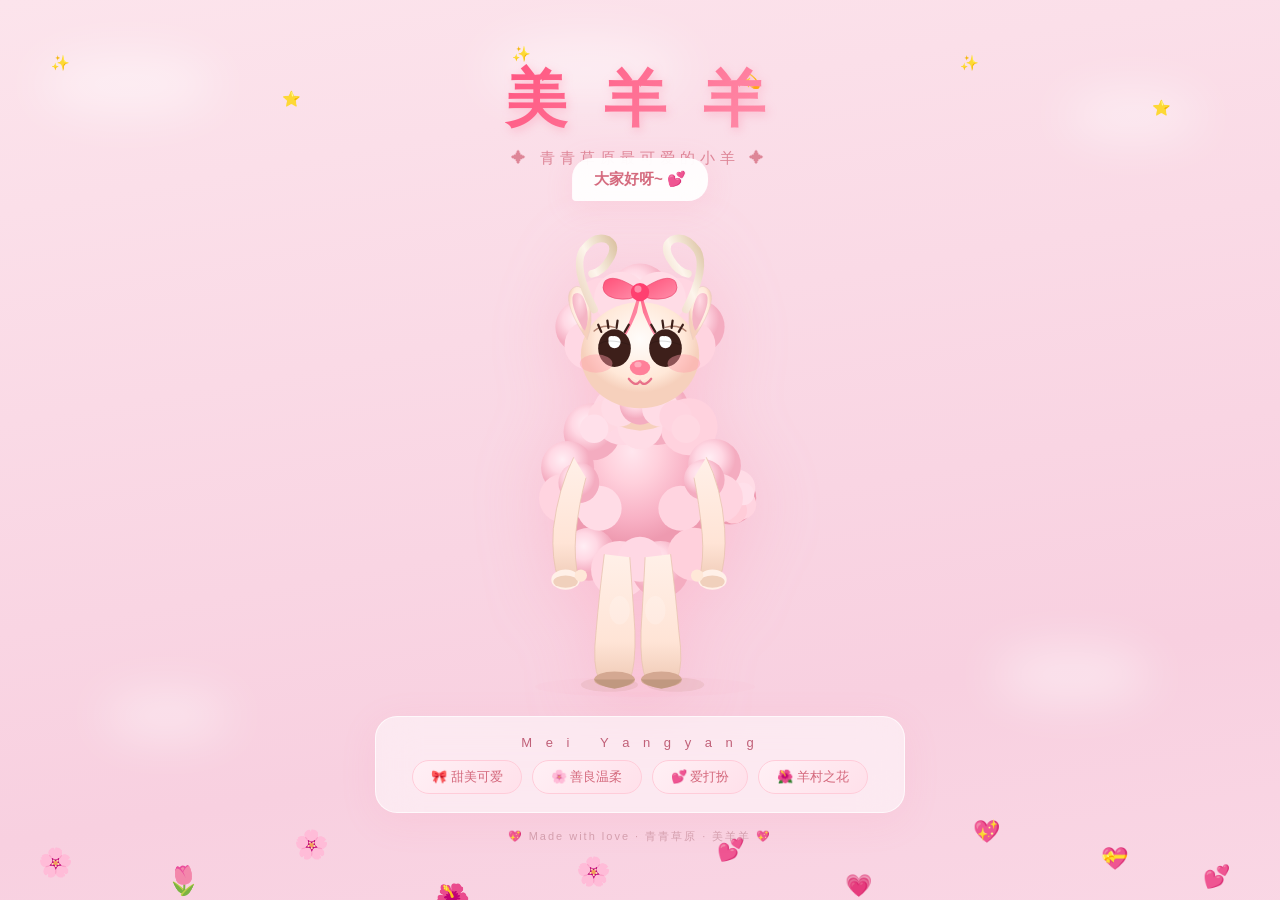
==== index.html @ 157b8c38 "Rename to index.html for clean Pages URL" ====
<!DOCTYPE html>
<html lang="zh-CN">
<head>
<meta charset="UTF-8">
<meta name="viewport" content="width=device-width, initial-scale=1.0">
<title>美羊羊 ~ Mei Yangyang</title>
<style>
    :root {
        --pink: #FF8FAB;
        --wool: #FFD0DC;
        --wool-light: #FFE0EA;
        --cream: #FFF5EE;
        --bow: #FF5580;
        --eye: #3D1F1A;
    }

    * { margin: 0; padding: 0; box-sizing: border-box; }

    body {
        width: 100vw;
        min-height: 100vh;
        display: flex;
        flex-direction: column;
        align-items: center;
        justify-content: center;
        background: linear-gradient(170deg, #FCE4EC 0%, #F8D0E0 25%, #FDE4EE 50%, #FAD6E2 75%, #FCE4EC 100%);
        background-size: 300% 300%;
        animation: bgShift 10s ease-in-out infinite;
        font-family: 'Microsoft YaHei', 'PingFang SC', 'Noto Sans SC', sans-serif;
        overflow-x: hidden;
        cursor: default;
        user-select: none;
        padding: 20px;
    }
    @keyframes bgShift {
        0%,100% { background-position: 0% 50%; }
        33% { background-position: 70% 100%; }
        66% { background-position: 30% 0%; }
    }

    /* ── Clouds ── */
    .clouds { position:fixed; inset:0; pointer-events:none; z-index:0; }
    .cloud {
        position:absolute; background:rgba(255,255,255,0.45); border-radius:50%; filter:blur(24px);
    }
    .cloud:nth-child(1){ width:180px; height:60px; top:6%; left:3%; animation:drift 18s ease-in-out infinite; }
    .cloud:nth-child(2){ width:140px; height:50px; top:10%; right:6%; animation:drift 22s ease-in-out infinite 3s; }
    .cloud:nth-child(3){ width:200px; height:65px; top:4%; left:38%; animation:drift 20s ease-in-out infinite 7s; }
    .cloud:nth-child(4){ width:130px; height:45px; bottom:18%; left:8%; animation:drift 25s ease-in-out infinite 2s; }
    .cloud:nth-child(5){ width:160px; height:55px; bottom:22%; right:10%; animation:drift 19s ease-in-out infinite 5s; }
    @keyframes drift {
        0%,100%{ transform:translateX(0); }
        25%{ transform:translateX(35px); }
        50%{ transform:translateX(-25px); }
        75%{ transform:translateX(20px); }
    }

    /* ── Floating items ── */
    .decorations { position:fixed; inset:0; pointer-events:none; z-index:0; }
    .float {
        position:absolute; animation-timing-function:ease-in-out; animation-iteration-count:infinite;
    }
    .float.f1 { animation-name:floatUp; font-size:28px; }
    .float.f2 { animation-name:floatUp; font-size:22px; }
    .float.f3 { animation-name:twinkle; font-size:15px; }

    .float:nth-child(1){ left:3%; animation-duration:7.5s; animation-delay:0s; }
    .float:nth-child(2){ left:13%; animation-duration:9s; animation-delay:0.7s; }
    .float:nth-child(3){ left:23%; animation-duration:7s; animation-delay:1.5s; }
    .float:nth-child(4){ left:34%; animation-duration:8.5s; animation-delay:2.2s; }
    .float:nth-child(5){ left:45%; animation-duration:7.8s; animation-delay:0.4s; }
    .float:nth-child(6){ left:56%; animation-duration:8.2s; animation-delay:1.3s; }
    .float:nth-child(7){ left:66%; animation-duration:9.5s; animation-delay:2.8s; }
    .float:nth-child(8){ left:76%; animation-duration:7.2s; animation-delay:1.8s; }
    .float:nth-child(9){ left:86%; animation-duration:8.8s; animation-delay:0.9s; }
    .float:nth-child(10){ left:94%; animation-duration:7.5s; animation-delay:3.2s; }
    .float:nth-child(11){ left:4%; top:6%; animation-duration:3s; animation-delay:0s; }
    .float:nth-child(12){ left:22%; top:10%; animation-duration:2.5s; animation-delay:0.6s; }
    .float:nth-child(13){ left:40%; top:5%; animation-duration:3.2s; animation-delay:1.2s; }
    .float:nth-child(14){ left:58%; top:8%; animation-duration:2.8s; animation-delay:0.3s; }
    .float:nth-child(15){ left:75%; top:6%; animation-duration:3.5s; animation-delay:1.5s; }
    .float:nth-child(16){ left:90%; top:11%; animation-duration:2.6s; animation-delay:0.9s; }

    @keyframes floatUp {
        0%{ transform:translateY(108vh) translateX(0) rotate(0deg); opacity:0; }
        10%{ opacity:1; }
        90%{ opacity:1; }
        100%{ transform:translateY(-12vh) translateX(60px) rotate(360deg); opacity:0; }
    }
    @keyframes twinkle {
        0%,100%{ transform:scale(0.7); opacity:0.25; }
        50%{ transform:scale(1.7); opacity:1; }
    }

    /* ── Main ── */
    .main-container {
        position:relative; z-index:1; display:flex; flex-direction:column; align-items:center; gap:14px;
    }
    .title {
        font-size:clamp(38px, 8vw, 62px); font-weight:900;
        background:linear-gradient(135deg, #FF5580, #FF8FAB, #FFB3C6, #FF5580);
        background-size:300% 300%;
        -webkit-background-clip:text; background-clip:text; -webkit-text-fill-color:transparent;
        animation:titleShine 4s ease-in-out infinite;
        letter-spacing:10px;
        filter:drop-shadow(2px 3px 5px rgba(255,85,128,0.25));
    }
    @keyframes titleShine {
        0%,100%{ background-position:0% 50%; }
        50%{ background-position:100% 50%; }
    }
    .subtitle {
        font-size:15px; color:#D4687C; letter-spacing:5px; font-weight:400; margin-top:-6px; opacity:0.75;
    }

    /* ── Sheep wrapper ── */
    .sheep-wrapper {
        position:relative;
        width:min(400px, 88vw);
        height:min(520px, 115vw);
        display:flex; align-items:center; justify-content:center;
        transition:transform 0.4s cubic-bezier(0.34,1.56,0.64,1);
        cursor:pointer;
        -webkit-tap-highlight-color:transparent;
    }
    .sheep-wrapper:hover { transform:scale(1.05); }
    .sheep-wrapper:active { transform:scale(0.96); }

    .sheep-svg {
        width:100%; height:100%;
        filter:drop-shadow(0 14px 32px rgba(255,143,171,0.28));
    }

    /* ── SVG animations ── */
    .sheep-svg .blink-group { animation:blink 3.5s ease-in-out infinite; transform-origin:center center; }
    @keyframes blink {
        0%,42%,56%,100%{ transform:scaleY(1); }
        49%{ transform:scaleY(0.05); }
    }

    .sheep-svg .arm-left-g {
        animation:waveL 2.6s ease-in-out infinite;
        transform-origin:140px 295px;
    }
    @keyframes waveL {
        0%,100%{ transform:rotate(0deg); }
        35%{ transform:rotate(18deg) translateY(-8px); }
        65%{ transform:rotate(-3deg); }
    }

    .sheep-svg .arm-right-g {
        animation:waveR 2.6s ease-in-out infinite 1.3s;
        transform-origin:250px 295px;
    }
    @keyframes waveR {
        0%,100%{ transform:rotate(0deg); }
        35%{ transform:rotate(-14deg) translateY(-5px); }
        70%{ transform:rotate(4deg); }
    }

    .sheep-svg .tail-g {
        animation:tailWag 1.6s ease-in-out infinite;
        transform-origin:270px 310px;
    }
    @keyframes tailWag {
        0%,100%{ transform:rotate(0deg); }
        25%{ transform:rotate(12deg); }
        75%{ transform:rotate(-12deg); }
    }

    .sheep-svg .bow-g {
        animation:bowBounce 2.8s ease-in-out infinite;
        transform-origin:195px 78px;
    }
    @keyframes bowBounce {
        0%,100%{ transform:translateY(0) rotate(0deg); }
        30%{ transform:translateY(-4px) rotate(3deg); }
        65%{ transform:translateY(0) rotate(-2deg); }
        85%{ transform:translateY(-2px) rotate(2deg); }
    }

    .sheep-svg .ear-l-g {
        animation:earFlopL 4s ease-in-out infinite;
        transform-origin:140px 130px;
    }
    @keyframes earFlopL {
        0%,100%{ transform:rotate(0deg); }
        45%{ transform:rotate(-6deg); }
        80%{ transform:rotate(4deg); }
    }
    .sheep-svg .ear-r-g {
        animation:earFlopR 4s ease-in-out infinite 0.6s;
        transform-origin:250px 130px;
    }
    @keyframes earFlopR {
        0%,100%{ transform:rotate(0deg); }
        45%{ transform:rotate(6deg); }
        80%{ transform:rotate(-4deg); }
    }

    .sheep-svg .body-g {
        animation:bodyBreathe 3s ease-in-out infinite;
        transform-origin:195px 310px;
    }
    @keyframes bodyBreathe {
        0%,100%{ transform:scaleY(1) scaleX(1); }
        50%{ transform:scaleY(1.03) scaleX(1.01); }
    }

    /* ── Speech bubble ── */
    .speech-bubble {
        position:absolute; top:-24px; left:50%; transform:translateX(-50%);
        background:rgba(255,255,255,0.92); backdrop-filter:blur(12px);
        border-radius:20px 20px 20px 4px; padding:12px 22px;
        font-size:15px; color:#D4687C; font-weight:600;
        box-shadow:0 6px 28px rgba(255,143,171,0.18);
        white-space:nowrap; z-index:10; opacity:0; pointer-events:none;
        animation:bubbleIn 0.5s ease-out 1.5s forwards;
    }
    @keyframes bubbleIn {
        0%{ opacity:0; transform:translateX(-50%) translateY(12px) scale(0.4); }
        100%{ opacity:1; transform:translateX(-50%) translateY(0) scale(1); }
    }

    /* ── Info card ── */
    .info-card {
        position:relative; z-index:2;
        background:rgba(255,255,255,0.52); backdrop-filter:blur(20px); -webkit-backdrop-filter:blur(20px);
        border-radius:22px; padding:18px 36px; text-align:center;
        box-shadow:0 8px 36px rgba(255,143,171,0.12);
        border:1.5px solid rgba(255,255,255,0.7);
        transition:all 0.35s ease;
    }
    .info-card:hover {
        box-shadow:0 14px 48px rgba(255,143,171,0.22); transform:translateY(-4px);
    }
    .info-card .name-en { font-size:13px; color:#C06078; letter-spacing:5px; font-weight:400; margin-bottom:10px; }
    .traits { display:flex; gap:10px; flex-wrap:wrap; justify-content:center; }
    .trait-tag {
        padding:7px 18px;
        background:linear-gradient(135deg, #FFF0F5, #FFE0EA);
        border:1px solid #FFCCD9; border-radius:20px;
        font-size:13px; color:#D4687C; font-weight:500;
        transition:all 0.25s ease; cursor:default;
    }
    .trait-tag:hover {
        background:linear-gradient(135deg, #FF8FAB, #FFB3C6);
        color:#fff; border-color:transparent;
        transform:scale(1.08);
        box-shadow:0 5px 18px rgba(255,143,171,0.35);
    }
    .footer-note {
        position:relative; z-index:1; font-size:11px; color:#D4A0AE; letter-spacing:2px; margin-top:2px;
    }

    /* ── Heart burst ── */
    .burst {
        position:fixed; pointer-events:none; z-index:999; font-size:22px;
        animation:burstOut 1.3s ease-out forwards;
    }
    @keyframes burstOut {
        0%{ transform:translate(0,0) scale(0.2); opacity:1; }
        100%{ transform:translate(var(--bx),var(--by)) scale(2); opacity:0; }
    }

    /* ── Responsive ── */
    @media (max-width:480px) {
        .sheep-wrapper { width:92vw; height:118vw; }
        .speech-bubble { font-size:13px; padding:10px 16px; top:-18px; }
        .info-card { padding:14px 18px; }
        .trait-tag { padding:5px 12px; font-size:12px; }
        .title { letter-spacing:6px; }
    }
</style>
</head>
<body>

<div class="clouds" aria-hidden="true">
    <div class="cloud"></div><div class="cloud"></div><div class="cloud"></div>
    <div class="cloud"></div><div class="cloud"></div>
</div>

<div class="decorations" aria-hidden="true">
    <span class="float f1" style="top:94%">🌸</span>
    <span class="float f1" style="top:96%">🌷</span>
    <span class="float f1" style="top:92%">🌸</span>
    <span class="float f1" style="top:98%">🌺</span>
    <span class="float f1" style="top:95%">🌸</span>
    <span class="float f2" style="top:93%">💕</span>
    <span class="float f2" style="top:97%">💗</span>
    <span class="float f2" style="top:91%">💖</span>
    <span class="float f2" style="top:94%">💝</span>
    <span class="float f2" style="top:96%">💕</span>
    <span class="float f3">✨</span><span class="float f3">⭐</span><span class="float f3">✨</span>
    <span class="float f3">💫</span><span class="float f3">✨</span><span class="float f3">⭐</span>
</div>

<div class="main-container">
    <h1 class="title">美 羊 羊</h1>
    <p class="subtitle">✦ 青青草原最可爱的小羊 ✦</p>

    <div class="sheep-wrapper" id="sheepWrapper">
        <div class="speech-bubble" id="speechBubble">大家好呀~ 💕</div>

        <svg class="sheep-svg" viewBox="0 0 390 510" xmlns="http://www.w3.org/2000/svg">

            <defs>
                <radialGradient id="woolG" cx="45%" cy="30%">
                    <stop offset="0%" stop-color="#FFE6EE"/>
                    <stop offset="35%" stop-color="#FFD0DC"/>
                    <stop offset="75%" stop-color="#F8B0C4"/>
                    <stop offset="100%" stop-color="#EE9AB0"/>
                </radialGradient>
                <radialGradient id="woolG2" cx="40%" cy="35%">
                    <stop offset="0%" stop-color="#FFEEF4"/>
                    <stop offset="50%" stop-color="#FFD8E4"/>
                    <stop offset="100%" stop-color="#F4ACC0"/>
                </radialGradient>
                <radialGradient id="faceG" cx="50%" cy="35%">
                    <stop offset="0%" stop-color="#FFFCFA"/>
                    <stop offset="30%" stop-color="#FFF5EE"/>
                    <stop offset="75%" stop-color="#FFE8D8"/>
                    <stop offset="100%" stop-color="#F6D0BC"/>
                </radialGradient>
                <linearGradient id="legG" x1="0" y1="0" x2="0" y2="1">
                    <stop offset="0%" stop-color="#FFF0E8"/>
                    <stop offset="70%" stop-color="#FFE4D6"/>
                    <stop offset="100%" stop-color="#F0CCB8"/>
                </linearGradient>
                <linearGradient id="bowG" x1="0" y1="0" x2="1" y2="1">
                    <stop offset="0%" stop-color="#FF5078"/>
                    <stop offset="100%" stop-color="#FF8FAB"/>
                </linearGradient>
                <linearGradient id="hornG" x1="0" y1="1" x2="1" y2="0">
                    <stop offset="0%" stop-color="#E8D0B8"/>
                    <stop offset="50%" stop-color="#FDF5EC"/>
                    <stop offset="100%" stop-color="#DCC4A4"/>
                </linearGradient>
                <radialGradient id="earInG" cx="50%" cy="20%">
                    <stop offset="0%" stop-color="#FFD8E2"/>
                    <stop offset="100%" stop-color="#F4B4C4"/>
                </radialGradient>
            </defs>

            <!-- ═══════════ GROUND SHADOW ═══════════ -->
            <ellipse cx="200" cy="495" rx="100" ry="10" fill="rgba(232,117,144,0.15)">
                <animate attributeName="rx" values="100;110;100" dur="3s" repeatCount="indefinite"/>
                <animate attributeName="opacity" values="0.15;0.22;0.15" dur="3s" repeatCount="indefinite"/>
            </ellipse>
            <!-- Feet shadows -->
            <ellipse cx="165" cy="493" rx="28" ry="7" fill="rgba(200,150,140,0.2)"/>
            <ellipse cx="230" cy="493" rx="28" ry="7" fill="rgba(200,150,140,0.2)"/>

            <!-- ═══════════ TAIL ═══════════ -->
            <g class="tail-g">
                <circle cx="283" cy="310" r="26" fill="url(#woolG)"/>
                <circle cx="290" cy="300" r="18" fill="#FFDCE6"/>
                <circle cx="294" cy="316" r="15" fill="#FFD4E0"/>
                <circle cx="287" cy="322" r="13" fill="#FFCCD8"/>
                <circle cx="296" cy="306" r="11" fill="#FFE0EA"/>
            </g>

            <!-- ═══════════ BODY (wool-covered torso, upright) ═══════════ -->
            <g class="body-g">
                <!-- Main body: large vertically-oriented oval -->
                <ellipse cx="195" cy="300" rx="78" ry="90" fill="url(#woolG)"/>

                <!-- Wool tufts around body for fluffy texture -->
                <!-- Top of body (chest/shoulder area) -->
                <circle cx="148" cy="245" r="28" fill="url(#woolG2)"/>
                <circle cx="178" cy="228" r="30" fill="#FFD8E4"/>
                <circle cx="212" cy="226" r="32" fill="url(#woolG2)"/>
                <circle cx="243" cy="240" r="28" fill="#FFD2DE"/>

                <!-- Sides of body -->
                <circle cx="124" cy="280" r="26" fill="url(#woolG2)"/>
                <circle cx="120" cy="310" r="24" fill="#FFD4E0"/>
                <circle cx="268" cy="278" r="26" fill="url(#woolG2)"/>
                <circle cx="272" cy="310" r="24" fill="#FFD4E0"/>

                <!-- Bottom of body -->
                <circle cx="145" cy="365" r="26" fill="url(#woolG2)"/>
                <circle cx="175" cy="380" r="28" fill="#FFD6E2"/>
                <circle cx="215" cy="380" r="28" fill="url(#woolG2)"/>
                <circle cx="248" cy="365" r="26" fill="#FFD0DC"/>

                <!-- Mid-body filler tufts -->
                <circle cx="155" cy="320" r="22" fill="#FFDCE6"/>
                <circle cx="235" cy="320" r="22" fill="#FFD4E0"/>
                <circle cx="195" cy="240" r="22" fill="#FFDCE6"/>
                <circle cx="195" cy="370" r="22" fill="#FFD8E4"/>
                <circle cx="135" cy="295" r="20" fill="url(#woolG2)"/>
                <circle cx="258" cy="292" r="20" fill="url(#woolG2)"/>
            </g>

            <!-- ═══════════ LEGS (two legs, connected at bottom of body) ═══════════ -->
            <!-- Left leg -->
            <g>
                <path d="M160,365 Q155,405 152,440 Q148,475 155,488 L185,488 Q191,475 190,440 Q188,408 185,368"
                      fill="url(#legG)" stroke="#E8C4B0" stroke-width="0.8"/>
                <!-- Left hoof/shoe -->
                <ellipse cx="170" cy="488" rx="20" ry="8" fill="#D4A892"/>
                <path d="M150,488 Q155,495 170,497 Q185,495 190,488" fill="#C09880"/>
                <!-- Knee highlight -->
                <ellipse cx="175" cy="420" rx="10" ry="14" fill="rgba(255,255,255,0.2)"/>
            </g>
            <!-- Right leg -->
            <g>
                <path d="M225,365 Q230,405 233,440 Q238,475 231,488 L201,488 Q195,475 196,440 Q198,408 200,368"
                      fill="url(#legG)" stroke="#E8C4B0" stroke-width="0.8"/>
                <!-- Right hoof/shoe -->
                <ellipse cx="216" cy="488" rx="20" ry="8" fill="#D4A892"/>
                <path d="M196,488 Q201,495 216,497 Q231,495 236,488" fill="#C09880"/>
                <!-- Knee highlight -->
                <ellipse cx="210" cy="420" rx="10" ry="14" fill="rgba(255,255,255,0.2)"/>
            </g>

            <!-- ═══════════ ARMS (two arms, connected at sides of upper body) ═══════════ -->
            <!-- Left arm -->
            <g class="arm-left-g">
                <!-- Upper arm connection to body -->
                <path d="M130,270 Q115,300 110,340 Q108,370 115,390 L135,390 Q130,370 132,345 Q135,315 142,290"
                      fill="url(#legG)" stroke="#E8C4B0" stroke-width="0.8"/>
                <!-- Hand/hoof -->
                <ellipse cx="122" cy="390" rx="14" ry="10" fill="#FFF0E8"/>
                <ellipse cx="122" cy="392" rx="12" ry="6" fill="#F0D0BC"/>
                <!-- Thumb tuft -->
                <circle cx="137" cy="386" r="6" fill="#FFE8D8"/>
            </g>
            <!-- Right arm -->
            <g class="arm-right-g">
                <path d="M260,270 Q275,300 278,340 Q280,370 273,390 L253,390 Q258,370 256,345 Q253,315 248,290"
                      fill="url(#legG)" stroke="#E8C4B0" stroke-width="0.8"/>
                <!-- Hand/hoof -->
                <ellipse cx="266" cy="390" rx="14" ry="10" fill="#FFF0E8"/>
                <ellipse cx="266" cy="392" rx="12" ry="6" fill="#F0D0BC"/>
                <!-- Thumb tuft -->
                <circle cx="251" cy="386" r="6" fill="#FFE8D8"/>
            </g>

            <!-- ═══════════ NECK (connecting body to head) ═══════════ -->
            <path d="M168,235 Q170,200 173,185 L217,185 Q220,200 222,235 Q215,242 195,244 Q175,242 168,235Z"
                  fill="url(#faceG)" stroke="none"/>
            <!-- Neck wool ring / scarf-like collar -->
            <circle cx="160" cy="230" r="16" fill="#FFD8E2"/>
            <circle cx="175" cy="222" r="18" fill="#FFDCE6"/>
            <circle cx="195" cy="218" r="20" fill="url(#woolG2)"/>
            <circle cx="215" cy="222" r="18" fill="#FFDCE6"/>
            <circle cx="230" cy="230" r="16" fill="#FFD4E0"/>
            <circle cx="150" cy="242" r="14" fill="#FFE0EA"/>
            <circle cx="240" cy="242" r="14" fill="#FFD8E2"/>

            <!-- ═══════════ HEAD ═══════════ -->
            <!-- Head wool (behind face, on top) -->
            <ellipse cx="195" cy="138" rx="58" ry="36" fill="url(#woolG)"/>
            <circle cx="138" cy="142" r="26" fill="url(#woolG2)"/>
            <circle cx="252" cy="142" r="26" fill="url(#woolG2)"/>
            <circle cx="158" cy="122" r="28" fill="#FFD6E2"/>
            <circle cx="232" cy="122" r="28" fill="#FFD6E2"/>
            <circle cx="195" cy="110" r="30" fill="url(#woolG2)"/>
            <circle cx="176" cy="114" r="26" fill="#FFDCE6"/>
            <circle cx="214" cy="114" r="26" fill="#FFDCE6"/>
            <circle cx="145" cy="160" r="24" fill="#FFD8E4"/>
            <circle cx="245" cy="160" r="24" fill="#FFD4E0"/>

            <!-- Main face -->
            <ellipse cx="195" cy="170" rx="58" ry="52" fill="url(#faceG)"/>

            <!-- ═══════════ EARS ═══════════ -->
            <g class="ear-l-g">
                <path d="M140,150 Q118,115 128,105 Q138,96 145,118 Q150,137 143,155"
                      fill="url(#faceG)" stroke="#E8CCC0" stroke-width="0.6"/>
                <path d="M139,144 Q125,118 130,110 Q138,105 142,120 Q146,135 141,146"
                      fill="url(#earInG)"/>
            </g>
            <g class="ear-r-g">
                <path d="M250,150 Q272,115 262,105 Q252,96 245,118 Q240,137 247,155"
                      fill="url(#faceG)" stroke="#E8CCC0" stroke-width="0.6"/>
                <path d="M251,144 Q265,118 260,110 Q252,105 248,120 Q244,135 249,146"
                      fill="url(#earInG)"/>
            </g>

            <!-- ═══════════ HORNS ═══════════ -->
            <!-- Left horn -->
            <g>
                <path d="M150,125 Q130,85 140,68 Q152,52 164,58 Q172,64 165,76 Q158,88 148,90"
                      fill="none" stroke="url(#hornG)" stroke-width="7.5" stroke-linecap="round">
                    <animate attributeName="d"
                             values="M150,125 Q130,85 140,68 Q152,52 164,58 Q172,64 165,76 Q158,88 148,90;
                                     M150,125 Q128,83 138,66 Q150,50 164,56 Q174,62 165,76 Q158,88 148,90;
                                     M150,125 Q130,85 140,68 Q152,52 164,58 Q172,64 165,76 Q158,88 148,90"
                             dur="4.5s" repeatCount="indefinite"/>
                </path>
            </g>
            <!-- Right horn -->
            <g>
                <path d="M240,125 Q260,85 250,68 Q238,52 226,58 Q218,64 225,76 Q232,88 242,90"
                      fill="none" stroke="url(#hornG)" stroke-width="7.5" stroke-linecap="round">
                    <animate attributeName="d"
                             values="M240,125 Q260,85 250,68 Q238,52 226,58 Q218,64 225,76 Q232,88 242,90;
                                     M240,125 Q262,83 252,66 Q240,50 226,56 Q216,62 225,76 Q232,88 242,90;
                                     M240,125 Q260,85 250,68 Q238,52 226,58 Q218,64 225,76 Q232,88 242,90"
                             dur="4.5s" repeatCount="indefinite"/>
                </path>
            </g>

            <!-- ═══════════ BOW (butterfly bow on top of head) ═══════════ -->
            <g class="bow-g">
                <!-- Ribbon tails -->
                <path d="M195,104 Q185,140 175,158 Q182,152 192,128 Q195,116 196,104"
                      fill="url(#bowG)" opacity="0.88"/>
                <path d="M195,104 Q205,140 215,158 Q208,152 198,128 Q195,116 194,104"
                      fill="url(#bowG)" opacity="0.88"/>
                <!-- Left wing -->
                <path d="M194,106 Q168,88 160,98 Q155,110 170,114 Q186,117 194,110"
                      fill="url(#bowG)" stroke="#E84068" stroke-width="0.6"/>
                <!-- Right wing -->
                <path d="M196,106 Q222,88 230,98 Q235,110 220,114 Q204,117 196,110"
                      fill="url(#bowG)" stroke="#E84068" stroke-width="0.6"/>
                <!-- Center knot -->
                <circle cx="195" cy="108" r="9" fill="#FF4070"/>
                <circle cx="193" cy="105" r="3.5" fill="rgba(255,255,255,0.4)"/>
            </g>

            <!-- ═══════════ FACE DETAILS ═══════════ -->

            <!-- Eyebrows -->
            <path d="M150,145 Q158,138 170,142" fill="none" stroke="#B08070" stroke-width="1.4" stroke-linecap="round">
                <animate attributeName="d"
                         values="M150,145 Q158,138 170,142;M150,147 Q158,140 170,143;M150,145 Q158,138 170,142"
                         dur="4s" repeatCount="indefinite"/>
            </path>
            <path d="M220,142 Q232,138 240,145" fill="none" stroke="#B08070" stroke-width="1.4" stroke-linecap="round">
                <animate attributeName="d"
                         values="M220,142 Q232,138 240,145;M220,143 Q232,140 240,147;M220,142 Q232,138 240,145"
                         dur="4s" repeatCount="indefinite"/>
            </path>

            <!-- Eyes (blink group) -->
            <g class="blink-group">
                <!-- Left eye -->
                <ellipse cx="170" cy="163" rx="16" ry="18.5" fill="#3D1F1A"/>
                <!-- Shine -->
                <ellipse cx="170" cy="157" rx="6" ry="6" fill="white"/>
                <ellipse cx="167" cy="154" rx="3" ry="3" fill="white"/>
                <circle cx="174" cy="163" rx="1.8" ry="1.8" fill="rgba(255,255,255,0.25)"/>
                <!-- Eyelashes -->
                <line x1="157" y1="147" x2="154" y2="140" stroke="#3D1F1A" stroke-width="2.2" stroke-linecap="round"/>
                <line x1="164" y1="143" x2="163" y2="136" stroke="#3D1F1A" stroke-width="2.2" stroke-linecap="round"/>
                <line x1="172" y1="143" x2="173" y2="136" stroke="#3D1F1A" stroke-width="2.2" stroke-linecap="round"/>
                <line x1="180" y1="147" x2="184" y2="140" stroke="#3D1F1A" stroke-width="2.2" stroke-linecap="round"/>
                <!-- Upper lid shadow -->
                <path d="M154,160 Q162,152 186,160" fill="none" stroke="rgba(0,0,0,0.15)" stroke-width="1"/>

                <!-- Right eye -->
                <ellipse cx="220" cy="163" rx="16" ry="18.5" fill="#3D1F1A"/>
                <!-- Shine -->
                <ellipse cx="220" cy="157" rx="6" ry="6" fill="white"/>
                <ellipse cx="217" cy="154" rx="3" ry="3" fill="white"/>
                <circle cx="224" cy="163" rx="1.8" ry="1.8" fill="rgba(255,255,255,0.25)"/>
                <!-- Eyelashes -->
                <line x1="210" y1="147" x2="206" y2="140" stroke="#3D1F1A" stroke-width="2.2" stroke-linecap="round"/>
                <line x1="218" y1="143" x2="217" y2="136" stroke="#3D1F1A" stroke-width="2.2" stroke-linecap="round"/>
                <line x1="226" y1="143" x2="227" y2="136" stroke="#3D1F1A" stroke-width="2.2" stroke-linecap="round"/>
                <line x1="233" y1="147" x2="237" y2="140" stroke="#3D1F1A" stroke-width="2.2" stroke-linecap="round"/>
                <!-- Upper lid shadow -->
                <path d="M204,160 Q212,152 236,160" fill="none" stroke="rgba(0,0,0,0.15)" stroke-width="1"/>
            </g>

            <!-- Blush -->
            <ellipse cx="152" cy="178" rx="16" ry="9" fill="rgba(255,155,170,0.42)"/>
            <ellipse cx="238" cy="178" rx="16" ry="9" fill="rgba(255,155,170,0.42)"/>

            <!-- Nose -->
            <ellipse cx="195" cy="182" rx="10" ry="7.5" fill="#FF8099"/>
            <ellipse cx="193" cy="179" rx="3.5" ry="2.8" fill="rgba(255,255,255,0.35)"/>

            <!-- Mouth (cute smile) -->
            <path d="M184,193 Q191,202 195,195 Q199,202 206,193"
                  fill="none" stroke="#E87088" stroke-width="2.2"
                  stroke-linecap="round" stroke-linejoin="round"/>
            <!-- Lip highlight -->
            <path d="M188,192 Q195,198 202,192"
                  fill="none" stroke="rgba(255,255,255,0.3)" stroke-width="1"
                  stroke-linecap="round"/>

        </svg>
    </div>

    <!-- Info card -->
    <div class="info-card">
        <div class="name-en">M e i &nbsp; Y a n g y a n g</div>
        <div class="traits">
            <span class="trait-tag">🎀 甜美可爱</span>
            <span class="trait-tag">🌸 善良温柔</span>
            <span class="trait-tag">💕 爱打扮</span>
            <span class="trait-tag">🌺 羊村之花</span>
        </div>
    </div>
    <p class="footer-note">💖 Made with love · 青青草原 · 美羊羊 💖</p>
</div>

<script>
const sheepWrapper = document.getElementById('sheepWrapper');
const speechBubble = document.getElementById('speechBubble');

const messages = [
    '嗨~ 你好呀! 💕',
    '今天也是美美的一天 ✨',
    '🌸 花花真好看~',
    '嘻嘻，被你发现啦 😊',
    '青青草原欢迎你~ 🌿',
    '🎀 我的蝴蝶结好看吗?',
    '要一起玩吗? 💖',
    '啦啦啦~ ♪',
    '送你一朵小花花 🌸',
    '你好可爱呀~ 💝',
];

sheepWrapper.addEventListener('click', (e) => {
    const msg = messages[Math.floor(Math.random() * messages.length)];
    speechBubble.textContent = msg;
    speechBubble.style.animation = 'none';
    speechBubble.offsetHeight;
    speechBubble.style.animation = 'bubbleIn 0.5s ease-out forwards';

    // Burst hearts
    const cx = e.clientX, cy = e.clientY;
    const emojis = ['💕','💖','💗','💝','🌸','✨','💐','🎀','🌷','💮'];

    for (let i = 0; i < 10; i++) {
        const el = document.createElement('span');
        el.className = 'burst';
        el.textContent = emojis[Math.floor(Math.random() * emojis.length)];
        el.style.left = cx + 'px';
        el.style.top = cy + 'px';
        el.style.fontSize = (14 + Math.random() * 26) + 'px';
        const angle = (Math.PI * 2 / 10) * i + Math.random() * 0.3;
        const dist = 55 + Math.random() * 95;
        el.style.setProperty('--bx', Math.cos(angle) * dist + 'px');
        el.style.setProperty('--by', Math.sin(angle) * dist - 35 + 'px');
        el.style.animationDuration = (0.8 + Math.random() * 1.1) + 's';
        document.body.appendChild(el);
        setTimeout(() => el.remove(), 2000);
    }
});

// Auto-hide bubble
let hideTimer;
function resetBubbleTimer() {
    clearTimeout(hideTimer);
    speechBubble.style.opacity = '1';
    speechBubble.style.transition = 'none';
    hideTimer = setTimeout(() => {
        speechBubble.style.transition = 'opacity 0.6s ease-out';
        speechBubble.style.opacity = '0';
    }, 4000);
}
sheepWrapper.addEventListener('click', resetBubbleTimer);
resetBubbleTimer();

// Trait sparkle
document.querySelectorAll('.trait-tag').forEach(tag => {
    tag.addEventListener('mouseenter', () => {
        const r = tag.getBoundingClientRect();
        const s = document.createElement('span');
        s.textContent = '✨';
        s.style.cssText = `position:fixed;left:${r.right+4}px;top:${r.top-4}px;font-size:14px;pointer-events:none;z-index:999;--bx:0px;--by:-25px;animation:burstOut 0.6s ease-out forwards;`;
        document.body.appendChild(s);
        setTimeout(() => s.remove(), 700);
    });
});

// 7-click rainbow easter egg
let clickCount = 0, clickTimer = null;
sheepWrapper.addEventListener('click', () => {
    clickCount++;
    if (clickCount >= 7) {
        document.body.style.transition = 'background 0.5s ease, background-size 0.5s ease';
        document.body.style.background = 'linear-gradient(170deg, #FFE0EC 0%, #FFD4F0 22%, #E0D4FF 44%, #D4F0FF 66%, #D4FFE0 88%, #FFF0D4 100%)';
        document.body.style.backgroundSize = '400% 400%';
        document.body.style.animation = 'bgShift 3s ease-in-out infinite';
        setTimeout(() => {
            document.body.style.background = '';
            document.body.style.backgroundSize = '300% 300%';
            document.body.style.animation = 'bgShift 10s ease-in-out infinite';
        }, 3500);
        clickCount = 0;
    }
    clearTimeout(clickTimer);
    clickTimer = setTimeout(() => { clickCount = 0; }, 2000);
});
</script>

</body>
</html>
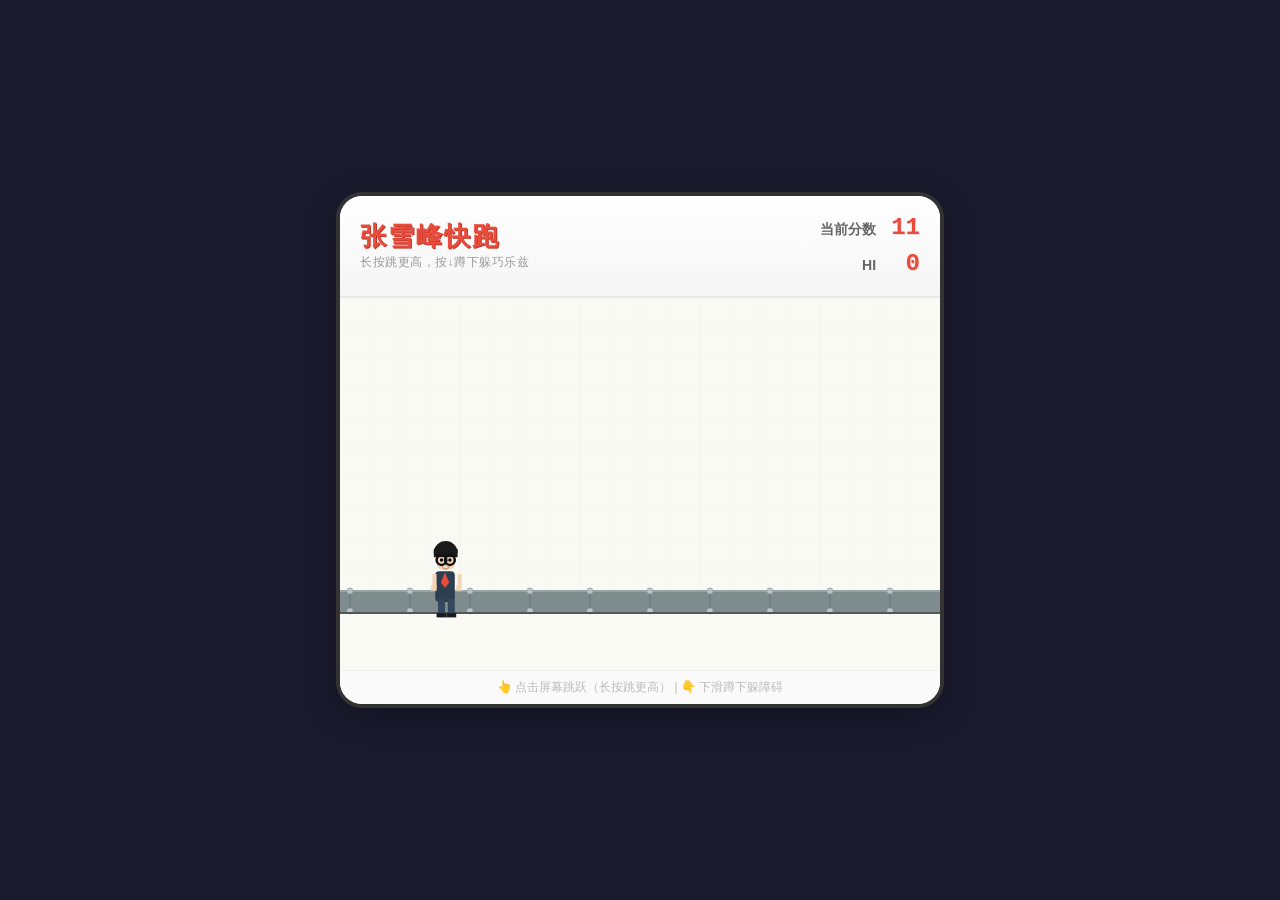
==== commit 91579066: "🎮 张雪峰快跑 - 2D无尽跑酷游戏" ====
--- a/index.html
+++ b/index.html
@@ -1,696 +1,70 @@
 <!DOCTYPE html>
 <html lang="zh-CN">
 <head>
-<meta charset="UTF-8">
-<meta name="viewport" content="width=device-width, initial-scale=1.0">
-<title>美羊羊 ~ Mei Yangyang</title>
-<style>
-    :root {
-        --pink: #FF8FAB;
-        --wool: #FFD0DC;
-        --wool-light: #FFE0EA;
-        --cream: #FFF5EE;
-        --bow: #FF5580;
-        --eye: #3D1F1A;
-    }
-
-    * { margin: 0; padding: 0; box-sizing: border-box; }
-
-    body {
-        width: 100vw;
-        min-height: 100vh;
-        display: flex;
-        flex-direction: column;
-        align-items: center;
-        justify-content: center;
-        background: linear-gradient(170deg, #FCE4EC 0%, #F8D0E0 25%, #FDE4EE 50%, #FAD6E2 75%, #FCE4EC 100%);
-        background-size: 300% 300%;
-        animation: bgShift 10s ease-in-out infinite;
-        font-family: 'Microsoft YaHei', 'PingFang SC', 'Noto Sans SC', sans-serif;
-        overflow-x: hidden;
-        cursor: default;
-        user-select: none;
-        padding: 20px;
-    }
-    @keyframes bgShift {
-        0%,100% { background-position: 0% 50%; }
-        33% { background-position: 70% 100%; }
-        66% { background-position: 30% 0%; }
-    }
-
-    /* ── Clouds ── */
-    .clouds { position:fixed; inset:0; pointer-events:none; z-index:0; }
-    .cloud {
-        position:absolute; background:rgba(255,255,255,0.45); border-radius:50%; filter:blur(24px);
-    }
-    .cloud:nth-child(1){ width:180px; height:60px; top:6%; left:3%; animation:drift 18s ease-in-out infinite; }
-    .cloud:nth-child(2){ width:140px; height:50px; top:10%; right:6%; animation:drift 22s ease-in-out infinite 3s; }
-    .cloud:nth-child(3){ width:200px; height:65px; top:4%; left:38%; animation:drift 20s ease-in-out infinite 7s; }
-    .cloud:nth-child(4){ width:130px; height:45px; bottom:18%; left:8%; animation:drift 25s ease-in-out infinite 2s; }
-    .cloud:nth-child(5){ width:160px; height:55px; bottom:22%; right:10%; animation:drift 19s ease-in-out infinite 5s; }
-    @keyframes drift {
-        0%,100%{ transform:translateX(0); }
-        25%{ transform:translateX(35px); }
-        50%{ transform:translateX(-25px); }
-        75%{ transform:translateX(20px); }
-    }
-
-    /* ── Floating items ── */
-    .decorations { position:fixed; inset:0; pointer-events:none; z-index:0; }
-    .float {
-        position:absolute; animation-timing-function:ease-in-out; animation-iteration-count:infinite;
-    }
-    .float.f1 { animation-name:floatUp; font-size:28px; }
-    .float.f2 { animation-name:floatUp; font-size:22px; }
-    .float.f3 { animation-name:twinkle; font-size:15px; }
-
-    .float:nth-child(1){ left:3%; animation-duration:7.5s; animation-delay:0s; }
-    .float:nth-child(2){ left:13%; animation-duration:9s; animation-delay:0.7s; }
-    .float:nth-child(3){ left:23%; animation-duration:7s; animation-delay:1.5s; }
-    .float:nth-child(4){ left:34%; animation-duration:8.5s; animation-delay:2.2s; }
-    .float:nth-child(5){ left:45%; animation-duration:7.8s; animation-delay:0.4s; }
-    .float:nth-child(6){ left:56%; animation-duration:8.2s; animation-delay:1.3s; }
-    .float:nth-child(7){ left:66%; animation-duration:9.5s; animation-delay:2.8s; }
-    .float:nth-child(8){ left:76%; animation-duration:7.2s; animation-delay:1.8s; }
-    .float:nth-child(9){ left:86%; animation-duration:8.8s; animation-delay:0.9s; }
-    .float:nth-child(10){ left:94%; animation-duration:7.5s; animation-delay:3.2s; }
-    .float:nth-child(11){ left:4%; top:6%; animation-duration:3s; animation-delay:0s; }
-    .float:nth-child(12){ left:22%; top:10%; animation-duration:2.5s; animation-delay:0.6s; }
-    .float:nth-child(13){ left:40%; top:5%; animation-duration:3.2s; animation-delay:1.2s; }
-    .float:nth-child(14){ left:58%; top:8%; animation-duration:2.8s; animation-delay:0.3s; }
-    .float:nth-child(15){ left:75%; top:6%; animation-duration:3.5s; animation-delay:1.5s; }
-    .float:nth-child(16){ left:90%; top:11%; animation-duration:2.6s; animation-delay:0.9s; }
-
-    @keyframes floatUp {
-        0%{ transform:translateY(108vh) translateX(0) rotate(0deg); opacity:0; }
-        10%{ opacity:1; }
-        90%{ opacity:1; }
-        100%{ transform:translateY(-12vh) translateX(60px) rotate(360deg); opacity:0; }
-    }
-    @keyframes twinkle {
-        0%,100%{ transform:scale(0.7); opacity:0.25; }
-        50%{ transform:scale(1.7); opacity:1; }
-    }
-
-    /* ── Main ── */
-    .main-container {
-        position:relative; z-index:1; display:flex; flex-direction:column; align-items:center; gap:14px;
-    }
-    .title {
-        font-size:clamp(38px, 8vw, 62px); font-weight:900;
-        background:linear-gradient(135deg, #FF5580, #FF8FAB, #FFB3C6, #FF5580);
-        background-size:300% 300%;
-        -webkit-background-clip:text; background-clip:text; -webkit-text-fill-color:transparent;
-        animation:titleShine 4s ease-in-out infinite;
-        letter-spacing:10px;
-        filter:drop-shadow(2px 3px 5px rgba(255,85,128,0.25));
-    }
-    @keyframes titleShine {
-        0%,100%{ background-position:0% 50%; }
-        50%{ background-position:100% 50%; }
-    }
-    .subtitle {
-        font-size:15px; color:#D4687C; letter-spacing:5px; font-weight:400; margin-top:-6px; opacity:0.75;
-    }
-
-    /* ── Sheep wrapper ── */
-    .sheep-wrapper {
-        position:relative;
-        width:min(400px, 88vw);
-        height:min(520px, 115vw);
-        display:flex; align-items:center; justify-content:center;
-        transition:transform 0.4s cubic-bezier(0.34,1.56,0.64,1);
-        cursor:pointer;
-        -webkit-tap-highlight-color:transparent;
-    }
-    .sheep-wrapper:hover { transform:scale(1.05); }
-    .sheep-wrapper:active { transform:scale(0.96); }
-
-    .sheep-svg {
-        width:100%; height:100%;
-        filter:drop-shadow(0 14px 32px rgba(255,143,171,0.28));
-    }
-
-    /* ── SVG animations ── */
-    .sheep-svg .blink-group { animation:blink 3.5s ease-in-out infinite; transform-origin:center center; }
-    @keyframes blink {
-        0%,42%,56%,100%{ transform:scaleY(1); }
-        49%{ transform:scaleY(0.05); }
-    }
-
-    .sheep-svg .arm-left-g {
-        animation:waveL 2.6s ease-in-out infinite;
-        transform-origin:140px 295px;
-    }
-    @keyframes waveL {
-        0%,100%{ transform:rotate(0deg); }
-        35%{ transform:rotate(18deg) translateY(-8px); }
-        65%{ transform:rotate(-3deg); }
-    }
-
-    .sheep-svg .arm-right-g {
-        animation:waveR 2.6s ease-in-out infinite 1.3s;
-        transform-origin:250px 295px;
-    }
-    @keyframes waveR {
-        0%,100%{ transform:rotate(0deg); }
-        35%{ transform:rotate(-14deg) translateY(-5px); }
-        70%{ transform:rotate(4deg); }
-    }
-
-    .sheep-svg .tail-g {
-        animation:tailWag 1.6s ease-in-out infinite;
-        transform-origin:270px 310px;
-    }
-    @keyframes tailWag {
-        0%,100%{ transform:rotate(0deg); }
-        25%{ transform:rotate(12deg); }
-        75%{ transform:rotate(-12deg); }
-    }
-
-    .sheep-svg .bow-g {
-        animation:bowBounce 2.8s ease-in-out infinite;
-        transform-origin:195px 78px;
-    }
-    @keyframes bowBounce {
-        0%,100%{ transform:translateY(0) rotate(0deg); }
-        30%{ transform:translateY(-4px) rotate(3deg); }
-        65%{ transform:translateY(0) rotate(-2deg); }
-        85%{ transform:translateY(-2px) rotate(2deg); }
-    }
-
-    .sheep-svg .ear-l-g {
-        animation:earFlopL 4s ease-in-out infinite;
-        transform-origin:140px 130px;
-    }
-    @keyframes earFlopL {
-        0%,100%{ transform:rotate(0deg); }
-        45%{ transform:rotate(-6deg); }
-        80%{ transform:rotate(4deg); }
-    }
-    .sheep-svg .ear-r-g {
-        animation:earFlopR 4s ease-in-out infinite 0.6s;
-        transform-origin:250px 130px;
-    }
-    @keyframes earFlopR {
-        0%,100%{ transform:rotate(0deg); }
-        45%{ transform:rotate(6deg); }
-        80%{ transform:rotate(-4deg); }
-    }
-
-    .sheep-svg .body-g {
-        animation:bodyBreathe 3s ease-in-out infinite;
-        transform-origin:195px 310px;
-    }
-    @keyframes bodyBreathe {
-        0%,100%{ transform:scaleY(1) scaleX(1); }
-        50%{ transform:scaleY(1.03) scaleX(1.01); }
-    }
-
-    /* ── Speech bubble ── */
-    .speech-bubble {
-        position:absolute; top:-24px; left:50%; transform:translateX(-50%);
-        background:rgba(255,255,255,0.92); backdrop-filter:blur(12px);
-        border-radius:20px 20px 20px 4px; padding:12px 22px;
-        font-size:15px; color:#D4687C; font-weight:600;
-        box-shadow:0 6px 28px rgba(255,143,171,0.18);
-        white-space:nowrap; z-index:10; opacity:0; pointer-events:none;
-        animation:bubbleIn 0.5s ease-out 1.5s forwards;
-    }
-    @keyframes bubbleIn {
-        0%{ opacity:0; transform:translateX(-50%) translateY(12px) scale(0.4); }
-        100%{ opacity:1; transform:translateX(-50%) translateY(0) scale(1); }
-    }
-
-    /* ── Info card ── */
-    .info-card {
-        position:relative; z-index:2;
-        background:rgba(255,255,255,0.52); backdrop-filter:blur(20px); -webkit-backdrop-filter:blur(20px);
-        border-radius:22px; padding:18px 36px; text-align:center;
-        box-shadow:0 8px 36px rgba(255,143,171,0.12);
-        border:1.5px solid rgba(255,255,255,0.7);
-        transition:all 0.35s ease;
-    }
-    .info-card:hover {
-        box-shadow:0 14px 48px rgba(255,143,171,0.22); transform:translateY(-4px);
-    }
-    .info-card .name-en { font-size:13px; color:#C06078; letter-spacing:5px; font-weight:400; margin-bottom:10px; }
-    .traits { display:flex; gap:10px; flex-wrap:wrap; justify-content:center; }
-    .trait-tag {
-        padding:7px 18px;
-        background:linear-gradient(135deg, #FFF0F5, #FFE0EA);
-        border:1px solid #FFCCD9; border-radius:20px;
-        font-size:13px; color:#D4687C; font-weight:500;
-        transition:all 0.25s ease; cursor:default;
-    }
-    .trait-tag:hover {
-        background:linear-gradient(135deg, #FF8FAB, #FFB3C6);
-        color:#fff; border-color:transparent;
-        transform:scale(1.08);
-        box-shadow:0 5px 18px rgba(255,143,171,0.35);
-    }
-    .footer-note {
-        position:relative; z-index:1; font-size:11px; color:#D4A0AE; letter-spacing:2px; margin-top:2px;
-    }
-
-    /* ── Heart burst ── */
-    .burst {
-        position:fixed; pointer-events:none; z-index:999; font-size:22px;
-        animation:burstOut 1.3s ease-out forwards;
-    }
-    @keyframes burstOut {
-        0%{ transform:translate(0,0) scale(0.2); opacity:1; }
-        100%{ transform:translate(var(--bx),var(--by)) scale(2); opacity:0; }
-    }
-
-    /* ── Responsive ── */
-    @media (max-width:480px) {
-        .sheep-wrapper { width:92vw; height:118vw; }
-        .speech-bubble { font-size:13px; padding:10px 16px; top:-18px; }
-        .info-card { padding:14px 18px; }
-        .trait-tag { padding:5px 12px; font-size:12px; }
-        .title { letter-spacing:6px; }
-    }
-</style>
+    <meta charset="UTF-8">
+    <meta name="viewport" content="width=device-width, initial-scale=1.0, maximum-scale=1.0, user-scalable=no, viewport-fit=cover">
+    <meta name="apple-mobile-web-app-capable" content="yes">
+    <meta name="apple-mobile-web-app-status-bar-style" content="black-translucent">
+    <title>张雪峰快跑</title>
+    <link rel="stylesheet" href="css/style.css">
 </head>
 <body>
+    <!-- ==================== 游戏主容器 ==================== -->
+    <div class="game-wrapper">
 
-<div class="clouds" aria-hidden="true">
-    <div class="cloud"></div><div class="cloud"></div><div class="cloud"></div>
-    <div class="cloud"></div><div class="cloud"></div>
-</div>
+        <!-- ===== 顶部信息栏 ===== -->
+        <div class="game-header">
+            <div class="title-section">
+                <h1 class="game-title">张雪峰快跑</h1>
+                <p class="game-hint">长按跳更高，按↓蹲下躲巧乐兹</p>
+            </div>
+            <div class="score-section">
+                <div class="score-row">
+                    当前分数 <span id="currentScore" class="score-value">0</span>
+                </div>
+                <div class="score-row">
+                    HI <span id="highScore" class="score-value">0</span>
+                </div>
+            </div>
+        </div>
 
-<div class="decorations" aria-hidden="true">
-    <span class="float f1" style="top:94%">🌸</span>
-    <span class="float f1" style="top:96%">🌷</span>
-    <span class="float f1" style="top:92%">🌸</span>
-    <span class="float f1" style="top:98%">🌺</span>
-    <span class="float f1" style="top:95%">🌸</span>
-    <span class="float f2" style="top:93%">💕</span>
-    <span class="float f2" style="top:97%">💗</span>
-    <span class="float f2" style="top:91%">💖</span>
-    <span class="float f2" style="top:94%">💝</span>
-    <span class="float f2" style="top:96%">💕</span>
-    <span class="float f3">✨</span><span class="float f3">⭐</span><span class="float f3">✨</span>
-    <span class="float f3">💫</span><span class="float f3">✨</span><span class="float f3">⭐</span>
-</div>
+        <!-- ===== 游戏画布 ===== -->
+        <canvas id="gameCanvas"></canvas>
 
-<div class="main-container">
-    <h1 class="title">美 羊 羊</h1>
-    <p class="subtitle">✦ 青青草原最可爱的小羊 ✦</p>
-
-    <div class="sheep-wrapper" id="sheepWrapper">
-        <div class="speech-bubble" id="speechBubble">大家好呀~ 💕</div>
-
-        <svg class="sheep-svg" viewBox="0 0 390 510" xmlns="http://www.w3.org/2000/svg">
-
-            <defs>
-                <radialGradient id="woolG" cx="45%" cy="30%">
-                    <stop offset="0%" stop-color="#FFE6EE"/>
-                    <stop offset="35%" stop-color="#FFD0DC"/>
-                    <stop offset="75%" stop-color="#F8B0C4"/>
-                    <stop offset="100%" stop-color="#EE9AB0"/>
-                </radialGradient>
-                <radialGradient id="woolG2" cx="40%" cy="35%">
-                    <stop offset="0%" stop-color="#FFEEF4"/>
-                    <stop offset="50%" stop-color="#FFD8E4"/>
-                    <stop offset="100%" stop-color="#F4ACC0"/>
-                </radialGradient>
-                <radialGradient id="faceG" cx="50%" cy="35%">
-                    <stop offset="0%" stop-color="#FFFCFA"/>
-                    <stop offset="30%" stop-color="#FFF5EE"/>
-                    <stop offset="75%" stop-color="#FFE8D8"/>
-                    <stop offset="100%" stop-color="#F6D0BC"/>
-                </radialGradient>
-                <linearGradient id="legG" x1="0" y1="0" x2="0" y2="1">
-                    <stop offset="0%" stop-color="#FFF0E8"/>
-                    <stop offset="70%" stop-color="#FFE4D6"/>
-                    <stop offset="100%" stop-color="#F0CCB8"/>
-                </linearGradient>
-                <linearGradient id="bowG" x1="0" y1="0" x2="1" y2="1">
-                    <stop offset="0%" stop-color="#FF5078"/>
-                    <stop offset="100%" stop-color="#FF8FAB"/>
-                </linearGradient>
-                <linearGradient id="hornG" x1="0" y1="1" x2="1" y2="0">
-                    <stop offset="0%" stop-color="#E8D0B8"/>
-                    <stop offset="50%" stop-color="#FDF5EC"/>
-                    <stop offset="100%" stop-color="#DCC4A4"/>
-                </linearGradient>
-                <radialGradient id="earInG" cx="50%" cy="20%">
-                    <stop offset="0%" stop-color="#FFD8E2"/>
-                    <stop offset="100%" stop-color="#F4B4C4"/>
-                </radialGradient>
-            </defs>
-
-            <!-- ═══════════ GROUND SHADOW ═══════════ -->
-            <ellipse cx="200" cy="495" rx="100" ry="10" fill="rgba(232,117,144,0.15)">
-                <animate attributeName="rx" values="100;110;100" dur="3s" repeatCount="indefinite"/>
-                <animate attributeName="opacity" values="0.15;0.22;0.15" dur="3s" repeatCount="indefinite"/>
-            </ellipse>
-            <!-- Feet shadows -->
-            <ellipse cx="165" cy="493" rx="28" ry="7" fill="rgba(200,150,140,0.2)"/>
-            <ellipse cx="230" cy="493" rx="28" ry="7" fill="rgba(200,150,140,0.2)"/>
-
-            <!-- ═══════════ TAIL ═══════════ -->
-            <g class="tail-g">
-                <circle cx="283" cy="310" r="26" fill="url(#woolG)"/>
-                <circle cx="290" cy="300" r="18" fill="#FFDCE6"/>
-                <circle cx="294" cy="316" r="15" fill="#FFD4E0"/>
-                <circle cx="287" cy="322" r="13" fill="#FFCCD8"/>
-                <circle cx="296" cy="306" r="11" fill="#FFE0EA"/>
-            </g>
-
-            <!-- ═══════════ BODY (wool-covered torso, upright) ═══════════ -->
-            <g class="body-g">
-                <!-- Main body: large vertically-oriented oval -->
-                <ellipse cx="195" cy="300" rx="78" ry="90" fill="url(#woolG)"/>
-
-                <!-- Wool tufts around body for fluffy texture -->
-                <!-- Top of body (chest/shoulder area) -->
-                <circle cx="148" cy="245" r="28" fill="url(#woolG2)"/>
-                <circle cx="178" cy="228" r="30" fill="#FFD8E4"/>
-                <circle cx="212" cy="226" r="32" fill="url(#woolG2)"/>
-                <circle cx="243" cy="240" r="28" fill="#FFD2DE"/>
-
-                <!-- Sides of body -->
-                <circle cx="124" cy="280" r="26" fill="url(#woolG2)"/>
-                <circle cx="120" cy="310" r="24" fill="#FFD4E0"/>
-                <circle cx="268" cy="278" r="26" fill="url(#woolG2)"/>
-                <circle cx="272" cy="310" r="24" fill="#FFD4E0"/>
-
-                <!-- Bottom of body -->
-                <circle cx="145" cy="365" r="26" fill="url(#woolG2)"/>
-                <circle cx="175" cy="380" r="28" fill="#FFD6E2"/>
-                <circle cx="215" cy="380" r="28" fill="url(#woolG2)"/>
-                <circle cx="248" cy="365" r="26" fill="#FFD0DC"/>
-
-                <!-- Mid-body filler tufts -->
-                <circle cx="155" cy="320" r="22" fill="#FFDCE6"/>
-                <circle cx="235" cy="320" r="22" fill="#FFD4E0"/>
-                <circle cx="195" cy="240" r="22" fill="#FFDCE6"/>
-                <circle cx="195" cy="370" r="22" fill="#FFD8E4"/>
-                <circle cx="135" cy="295" r="20" fill="url(#woolG2)"/>
-                <circle cx="258" cy="292" r="20" fill="url(#woolG2)"/>
-            </g>
-
-            <!-- ═══════════ LEGS (two legs, connected at bottom of body) ═══════════ -->
-            <!-- Left leg -->
-            <g>
-                <path d="M160,365 Q155,405 152,440 Q148,475 155,488 L185,488 Q191,475 190,440 Q188,408 185,368"
-                      fill="url(#legG)" stroke="#E8C4B0" stroke-width="0.8"/>
-                <!-- Left hoof/shoe -->
-                <ellipse cx="170" cy="488" rx="20" ry="8" fill="#D4A892"/>
-                <path d="M150,488 Q155,495 170,497 Q185,495 190,488" fill="#C09880"/>
-                <!-- Knee highlight -->
-                <ellipse cx="175" cy="420" rx="10" ry="14" fill="rgba(255,255,255,0.2)"/>
-            </g>
-            <!-- Right leg -->
-            <g>
-                <path d="M225,365 Q230,405 233,440 Q238,475 231,488 L201,488 Q195,475 196,440 Q198,408 200,368"
-                      fill="url(#legG)" stroke="#E8C4B0" stroke-width="0.8"/>
-                <!-- Right hoof/shoe -->
-                <ellipse cx="216" cy="488" rx="20" ry="8" fill="#D4A892"/>
-                <path d="M196,488 Q201,495 216,497 Q231,495 236,488" fill="#C09880"/>
-                <!-- Knee highlight -->
-                <ellipse cx="210" cy="420" rx="10" ry="14" fill="rgba(255,255,255,0.2)"/>
-            </g>
-
-            <!-- ═══════════ ARMS (two arms, connected at sides of upper body) ═══════════ -->
-            <!-- Left arm -->
-            <g class="arm-left-g">
-                <!-- Upper arm connection to body -->
-                <path d="M130,270 Q115,300 110,340 Q108,370 115,390 L135,390 Q130,370 132,345 Q135,315 142,290"
-                      fill="url(#legG)" stroke="#E8C4B0" stroke-width="0.8"/>
-                <!-- Hand/hoof -->
-                <ellipse cx="122" cy="390" rx="14" ry="10" fill="#FFF0E8"/>
-                <ellipse cx="122" cy="392" rx="12" ry="6" fill="#F0D0BC"/>
-                <!-- Thumb tuft -->
-                <circle cx="137" cy="386" r="6" fill="#FFE8D8"/>
-            </g>
-            <!-- Right arm -->
-            <g class="arm-right-g">
-                <path d="M260,270 Q275,300 278,340 Q280,370 273,390 L253,390 Q258,370 256,345 Q253,315 248,290"
-                      fill="url(#legG)" stroke="#E8C4B0" stroke-width="0.8"/>
-                <!-- Hand/hoof -->
-                <ellipse cx="266" cy="390" rx="14" ry="10" fill="#FFF0E8"/>
-                <ellipse cx="266" cy="392" rx="12" ry="6" fill="#F0D0BC"/>
-                <!-- Thumb tuft -->
-                <circle cx="251" cy="386" r="6" fill="#FFE8D8"/>
-            </g>
-
-            <!-- ═══════════ NECK (connecting body to head) ═══════════ -->
-            <path d="M168,235 Q170,200 173,185 L217,185 Q220,200 222,235 Q215,242 195,244 Q175,242 168,235Z"
-                  fill="url(#faceG)" stroke="none"/>
-            <!-- Neck wool ring / scarf-like collar -->
-            <circle cx="160" cy="230" r="16" fill="#FFD8E2"/>
-            <circle cx="175" cy="222" r="18" fill="#FFDCE6"/>
-            <circle cx="195" cy="218" r="20" fill="url(#woolG2)"/>
-            <circle cx="215" cy="222" r="18" fill="#FFDCE6"/>
-            <circle cx="230" cy="230" r="16" fill="#FFD4E0"/>
-            <circle cx="150" cy="242" r="14" fill="#FFE0EA"/>
-            <circle cx="240" cy="242" r="14" fill="#FFD8E2"/>
-
-            <!-- ═══════════ HEAD ═══════════ -->
-            <!-- Head wool (behind face, on top) -->
-            <ellipse cx="195" cy="138" rx="58" ry="36" fill="url(#woolG)"/>
-            <circle cx="138" cy="142" r="26" fill="url(#woolG2)"/>
-            <circle cx="252" cy="142" r="26" fill="url(#woolG2)"/>
-            <circle cx="158" cy="122" r="28" fill="#FFD6E2"/>
-            <circle cx="232" cy="122" r="28" fill="#FFD6E2"/>
-            <circle cx="195" cy="110" r="30" fill="url(#woolG2)"/>
-            <circle cx="176" cy="114" r="26" fill="#FFDCE6"/>
-            <circle cx="214" cy="114" r="26" fill="#FFDCE6"/>
-            <circle cx="145" cy="160" r="24" fill="#FFD8E4"/>
-            <circle cx="245" cy="160" r="24" fill="#FFD4E0"/>
-
-            <!-- Main face -->
-            <ellipse cx="195" cy="170" rx="58" ry="52" fill="url(#faceG)"/>
-
-            <!-- ═══════════ EARS ═══════════ -->
-            <g class="ear-l-g">
-                <path d="M140,150 Q118,115 128,105 Q138,96 145,118 Q150,137 143,155"
-                      fill="url(#faceG)" stroke="#E8CCC0" stroke-width="0.6"/>
-                <path d="M139,144 Q125,118 130,110 Q138,105 142,120 Q146,135 141,146"
-                      fill="url(#earInG)"/>
-            </g>
-            <g class="ear-r-g">
-                <path d="M250,150 Q272,115 262,105 Q252,96 245,118 Q240,137 247,155"
-                      fill="url(#faceG)" stroke="#E8CCC0" stroke-width="0.6"/>
-                <path d="M251,144 Q265,118 260,110 Q252,105 248,120 Q244,135 249,146"
-                      fill="url(#earInG)"/>
-            </g>
-
-            <!-- ═══════════ HORNS ═══════════ -->
-            <!-- Left horn -->
-            <g>
-                <path d="M150,125 Q130,85 140,68 Q152,52 164,58 Q172,64 165,76 Q158,88 148,90"
-                      fill="none" stroke="url(#hornG)" stroke-width="7.5" stroke-linecap="round">
-                    <animate attributeName="d"
-                             values="M150,125 Q130,85 140,68 Q152,52 164,58 Q172,64 165,76 Q158,88 148,90;
-                                     M150,125 Q128,83 138,66 Q150,50 164,56 Q174,62 165,76 Q158,88 148,90;
-                                     M150,125 Q130,85 140,68 Q152,52 164,58 Q172,64 165,76 Q158,88 148,90"
-                             dur="4.5s" repeatCount="indefinite"/>
-                </path>
-            </g>
-            <!-- Right horn -->
-            <g>
-                <path d="M240,125 Q260,85 250,68 Q238,52 226,58 Q218,64 225,76 Q232,88 242,90"
-                      fill="none" stroke="url(#hornG)" stroke-width="7.5" stroke-linecap="round">
-                    <animate attributeName="d"
-                             values="M240,125 Q260,85 250,68 Q238,52 226,58 Q218,64 225,76 Q232,88 242,90;
-                                     M240,125 Q262,83 252,66 Q240,50 226,56 Q216,62 225,76 Q232,88 242,90;
-                                     M240,125 Q260,85 250,68 Q238,52 226,58 Q218,64 225,76 Q232,88 242,90"
-                             dur="4.5s" repeatCount="indefinite"/>
-                </path>
-            </g>
-
-            <!-- ═══════════ BOW (butterfly bow on top of head) ═══════════ -->
-            <g class="bow-g">
-                <!-- Ribbon tails -->
-                <path d="M195,104 Q185,140 175,158 Q182,152 192,128 Q195,116 196,104"
-                      fill="url(#bowG)" opacity="0.88"/>
-                <path d="M195,104 Q205,140 215,158 Q208,152 198,128 Q195,116 194,104"
-                      fill="url(#bowG)" opacity="0.88"/>
-                <!-- Left wing -->
-                <path d="M194,106 Q168,88 160,98 Q155,110 170,114 Q186,117 194,110"
-                      fill="url(#bowG)" stroke="#E84068" stroke-width="0.6"/>
-                <!-- Right wing -->
-                <path d="M196,106 Q222,88 230,98 Q235,110 220,114 Q204,117 196,110"
-                      fill="url(#bowG)" stroke="#E84068" stroke-width="0.6"/>
-                <!-- Center knot -->
-                <circle cx="195" cy="108" r="9" fill="#FF4070"/>
-                <circle cx="193" cy="105" r="3.5" fill="rgba(255,255,255,0.4)"/>
-            </g>
-
-            <!-- ═══════════ FACE DETAILS ═══════════ -->
-
-            <!-- Eyebrows -->
-            <path d="M150,145 Q158,138 170,142" fill="none" stroke="#B08070" stroke-width="1.4" stroke-linecap="round">
-                <animate attributeName="d"
-                         values="M150,145 Q158,138 170,142;M150,147 Q158,140 170,143;M150,145 Q158,138 170,142"
-                         dur="4s" repeatCount="indefinite"/>
-            </path>
-            <path d="M220,142 Q232,138 240,145" fill="none" stroke="#B08070" stroke-width="1.4" stroke-linecap="round">
-                <animate attributeName="d"
-                         values="M220,142 Q232,138 240,145;M220,143 Q232,140 240,147;M220,142 Q232,138 240,145"
-                         dur="4s" repeatCount="indefinite"/>
-            </path>
-
-            <!-- Eyes (blink group) -->
-            <g class="blink-group">
-                <!-- Left eye -->
-                <ellipse cx="170" cy="163" rx="16" ry="18.5" fill="#3D1F1A"/>
-                <!-- Shine -->
-                <ellipse cx="170" cy="157" rx="6" ry="6" fill="white"/>
-                <ellipse cx="167" cy="154" rx="3" ry="3" fill="white"/>
-                <circle cx="174" cy="163" rx="1.8" ry="1.8" fill="rgba(255,255,255,0.25)"/>
-                <!-- Eyelashes -->
-                <line x1="157" y1="147" x2="154" y2="140" stroke="#3D1F1A" stroke-width="2.2" stroke-linecap="round"/>
-                <line x1="164" y1="143" x2="163" y2="136" stroke="#3D1F1A" stroke-width="2.2" stroke-linecap="round"/>
-                <line x1="172" y1="143" x2="173" y2="136" stroke="#3D1F1A" stroke-width="2.2" stroke-linecap="round"/>
-                <line x1="180" y1="147" x2="184" y2="140" stroke="#3D1F1A" stroke-width="2.2" stroke-linecap="round"/>
-                <!-- Upper lid shadow -->
-                <path d="M154,160 Q162,152 186,160" fill="none" stroke="rgba(0,0,0,0.15)" stroke-width="1"/>
-
-                <!-- Right eye -->
-                <ellipse cx="220" cy="163" rx="16" ry="18.5" fill="#3D1F1A"/>
-                <!-- Shine -->
-                <ellipse cx="220" cy="157" rx="6" ry="6" fill="white"/>
-                <ellipse cx="217" cy="154" rx="3" ry="3" fill="white"/>
-                <circle cx="224" cy="163" rx="1.8" ry="1.8" fill="rgba(255,255,255,0.25)"/>
-                <!-- Eyelashes -->
-                <line x1="210" y1="147" x2="206" y2="140" stroke="#3D1F1A" stroke-width="2.2" stroke-linecap="round"/>
-                <line x1="218" y1="143" x2="217" y2="136" stroke="#3D1F1A" stroke-width="2.2" stroke-linecap="round"/>
-                <line x1="226" y1="143" x2="227" y2="136" stroke="#3D1F1A" stroke-width="2.2" stroke-linecap="round"/>
-                <line x1="233" y1="147" x2="237" y2="140" stroke="#3D1F1A" stroke-width="2.2" stroke-linecap="round"/>
-                <!-- Upper lid shadow -->
-                <path d="M204,160 Q212,152 236,160" fill="none" stroke="rgba(0,0,0,0.15)" stroke-width="1"/>
-            </g>
-
-            <!-- Blush -->
-            <ellipse cx="152" cy="178" rx="16" ry="9" fill="rgba(255,155,170,0.42)"/>
-            <ellipse cx="238" cy="178" rx="16" ry="9" fill="rgba(255,155,170,0.42)"/>
-
-            <!-- Nose -->
-            <ellipse cx="195" cy="182" rx="10" ry="7.5" fill="#FF8099"/>
-            <ellipse cx="193" cy="179" rx="3.5" ry="2.8" fill="rgba(255,255,255,0.35)"/>
-
-            <!-- Mouth (cute smile) -->
-            <path d="M184,193 Q191,202 195,195 Q199,202 206,193"
-                  fill="none" stroke="#E87088" stroke-width="2.2"
-                  stroke-linecap="round" stroke-linejoin="round"/>
-            <!-- Lip highlight -->
-            <path d="M188,192 Q195,198 202,192"
-                  fill="none" stroke="rgba(255,255,255,0.3)" stroke-width="1"
-                  stroke-linecap="round"/>
-
-        </svg>
+        <!-- ===== 移动端触控提示 ===== -->
+        <div class="touch-hint" id="touchHint">
+            👆 点击屏幕跳跃（长按跳更高）&nbsp;|&nbsp;👇 下滑蹲下躲障碍
+        </div>
     </div>
 
-    <!-- Info card -->
-    <div class="info-card">
-        <div class="name-en">M e i &nbsp; Y a n g y a n g</div>
-        <div class="traits">
-            <span class="trait-tag">🎀 甜美可爱</span>
-            <span class="trait-tag">🌸 善良温柔</span>
-            <span class="trait-tag">💕 爱打扮</span>
-            <span class="trait-tag">🌺 羊村之花</span>
-        </div>
-    </div>
-    <p class="footer-note">💖 Made with love · 青青草原 · 美羊羊 💖</p>
-</div>
+    <!-- ==================== 音频元素 ==================== -->
+    <!--
+        ★ 素材替换指南 ★
+        当前使用自动生成的占位音效（.wav）。
+        当你获取到真正的张雪峰鬼畜音频后，替换 assets/ 目录下对应文件即可：
+        - assets/bgm.mp3   → 背景音乐《张雪峰老师我还记得你》
+        - assets/voice.mp3 → 台词音效「你跑不过我你信吗」
+        - assets/death.mp3 → 死亡失败音效
+    -->
+    <audio id="bgMusic" loop preload="auto">
+        <!-- 🎵 张雪峰鬼畜音频《念张师》- 已就位！ -->
+        <source src="assets/bgm.m4a" type="audio/mp4">
+        <source src="assets/bgm.wav" type="audio/wav">
+    </audio>
 
-<script>
-const sheepWrapper = document.getElementById('sheepWrapper');
-const speechBubble = document.getElementById('speechBubble');
+    <audio id="voiceLine" preload="auto">
+        <source src="assets/voice.wav" type="audio/wav">
+        <!-- ★【替换为你的台词音效】assets/voice.mp3 -->
+        <source src="assets/voice.mp3" type="audio/mpeg">
+    </audio>
 
-const messages = [
-    '嗨~ 你好呀! 💕',
-    '今天也是美美的一天 ✨',
-    '🌸 花花真好看~',
-    '嘻嘻，被你发现啦 😊',
-    '青青草原欢迎你~ 🌿',
-    '🎀 我的蝴蝶结好看吗?',
-    '要一起玩吗? 💖',
-    '啦啦啦~ ♪',
-    '送你一朵小花花 🌸',
-    '你好可爱呀~ 💝',
-];
+    <audio id="deathSound" preload="auto">
+        <source src="assets/death.wav" type="audio/wav">
+        <!-- ★【替换为你的死亡音效】assets/death.mp3 -->
+        <source src="assets/death.mp3" type="audio/mpeg">
+    </audio>
 
-sheepWrapper.addEventListener('click', (e) => {
-    const msg = messages[Math.floor(Math.random() * messages.length)];
-    speechBubble.textContent = msg;
-    speechBubble.style.animation = 'none';
-    speechBubble.offsetHeight;
-    speechBubble.style.animation = 'bubbleIn 0.5s ease-out forwards';
-
-    // Burst hearts
-    const cx = e.clientX, cy = e.clientY;
-    const emojis = ['💕','💖','💗','💝','🌸','✨','💐','🎀','🌷','💮'];
-
-    for (let i = 0; i < 10; i++) {
-        const el = document.createElement('span');
-        el.className = 'burst';
-        el.textContent = emojis[Math.floor(Math.random() * emojis.length)];
-        el.style.left = cx + 'px';
-        el.style.top = cy + 'px';
-        el.style.fontSize = (14 + Math.random() * 26) + 'px';
-        const angle = (Math.PI * 2 / 10) * i + Math.random() * 0.3;
-        const dist = 55 + Math.random() * 95;
-        el.style.setProperty('--bx', Math.cos(angle) * dist + 'px');
-        el.style.setProperty('--by', Math.sin(angle) * dist - 35 + 'px');
-        el.style.animationDuration = (0.8 + Math.random() * 1.1) + 's';
-        document.body.appendChild(el);
-        setTimeout(() => el.remove(), 2000);
-    }
-});
-
-// Auto-hide bubble
-let hideTimer;
-function resetBubbleTimer() {
-    clearTimeout(hideTimer);
-    speechBubble.style.opacity = '1';
-    speechBubble.style.transition = 'none';
-    hideTimer = setTimeout(() => {
-        speechBubble.style.transition = 'opacity 0.6s ease-out';
-        speechBubble.style.opacity = '0';
-    }, 4000);
-}
-sheepWrapper.addEventListener('click', resetBubbleTimer);
-resetBubbleTimer();
-
-// Trait sparkle
-document.querySelectorAll('.trait-tag').forEach(tag => {
-    tag.addEventListener('mouseenter', () => {
-        const r = tag.getBoundingClientRect();
-        const s = document.createElement('span');
-        s.textContent = '✨';
-        s.style.cssText = `position:fixed;left:${r.right+4}px;top:${r.top-4}px;font-size:14px;pointer-events:none;z-index:999;--bx:0px;--by:-25px;animation:burstOut 0.6s ease-out forwards;`;
-        document.body.appendChild(s);
-        setTimeout(() => s.remove(), 700);
-    });
-});
-
-// 7-click rainbow easter egg
-let clickCount = 0, clickTimer = null;
-sheepWrapper.addEventListener('click', () => {
-    clickCount++;
-    if (clickCount >= 7) {
-        document.body.style.transition = 'background 0.5s ease, background-size 0.5s ease';
-        document.body.style.background = 'linear-gradient(170deg, #FFE0EC 0%, #FFD4F0 22%, #E0D4FF 44%, #D4F0FF 66%, #D4FFE0 88%, #FFF0D4 100%)';
-        document.body.style.backgroundSize = '400% 400%';
-        document.body.style.animation = 'bgShift 3s ease-in-out infinite';
-        setTimeout(() => {
-            document.body.style.background = '';
-            document.body.style.backgroundSize = '300% 300%';
-            document.body.style.animation = 'bgShift 10s ease-in-out infinite';
-        }, 3500);
-        clickCount = 0;
-    }
-    clearTimeout(clickTimer);
-    clickTimer = setTimeout(() => { clickCount = 0; }, 2000);
-});
-</script>
-
+    <!-- ==================== 游戏核心脚本 ==================== -->
+    <script src="js/game.js"></script>
 </body>
-</html>+</html>
--- a/css/style.css
+++ b/css/style.css
@@ -0,0 +1,230 @@
+/* ============================================================
+   张雪峰快跑 - 样式文件
+   移动端优先适配，像素卡通画风，简约干净
+   ============================================================ */
+
+/* ---------- 全局重置 ---------- */
+* {
+    margin: 0;
+    padding: 0;
+    box-sizing: border-box;
+}
+
+/* ---------- 禁止移动端默认行为 ---------- */
+html, body {
+    width: 100%;
+    height: 100%;
+    overflow: hidden;
+    /* 阻止移动端下拉刷新/弹性滚动 */
+    overscroll-behavior: none;
+    -webkit-overflow-scrolling: none;
+    touch-action: manipulation;
+}
+
+body {
+    background: #1a1a2e;
+    display: flex;
+    justify-content: center;
+    align-items: center;
+    font-family: 'Microsoft YaHei', 'PingFang SC', 'Noto Sans SC', sans-serif;
+    padding: 8px;
+    /* 移动端安全区域适配 */
+    padding-top: max(8px, env(safe-area-inset-top));
+    padding-bottom: max(8px, env(safe-area-inset-bottom));
+}
+
+/* ---------- 游戏主容器 ---------- */
+.game-wrapper {
+    background: #ffffff;
+    border-radius: 18px;
+    overflow: hidden;
+    box-shadow:
+        0 0 0 4px #333333,
+        0 8px 32px rgba(0, 0, 0, 0.35);
+    max-width: 500px;
+    width: 100%;
+    /* 微信内置浏览器兼容 */
+    -webkit-transform: translateZ(0);
+    transform: translateZ(0);
+}
+
+/* ---------- 顶部信息栏 ---------- */
+.game-header {
+    display: flex;
+    justify-content: space-between;
+    align-items: center;
+    padding: 10px 14px;
+    background: linear-gradient(180deg, #ffffff 0%, #f5f5f5 100%);
+    border-bottom: 2px solid #e8e8e8;
+    user-select: none;
+    -webkit-user-select: none;
+}
+
+.title-section {
+    flex: 1;
+}
+
+/* 大字标题 - 红色醒目 */
+.game-title {
+    font-size: 20px;
+    font-weight: 900;
+    color: #e74c3c;
+    letter-spacing: 2px;
+    line-height: 1.2;
+    /* 像素风格文字阴影 */
+    text-shadow: 1px 1px 0 #c0392b;
+}
+
+/* 提示小字 */
+.game-hint {
+    font-size: 10px;
+    color: #999999;
+    margin-top: 2px;
+    letter-spacing: 0.5px;
+}
+
+/* ---------- 右上角计分面板 ---------- */
+.score-section {
+    text-align: right;
+    flex-shrink: 0;
+    margin-left: 10px;
+}
+
+.score-row {
+    font-size: 12px;
+    color: #666666;
+    font-weight: 600;
+    line-height: 1.5;
+    white-space: nowrap;
+}
+
+.score-value {
+    color: #e74c3c;
+    font-size: 20px;
+    font-weight: 900;
+    font-family: 'Courier New', 'Consolas', monospace;
+    /* 像素数字风格 */
+    text-shadow: 1px 1px 0 rgba(231, 76, 60, 0.2);
+    min-width: 40px;
+    display: inline-block;
+    text-align: right;
+}
+
+/* ---------- 游戏画布 ---------- */
+#gameCanvas {
+    display: block;
+    width: 100%;
+    background: #fafaf5;
+    /* 防止移动端长按菜单 */
+    -webkit-touch-callout: none;
+    -webkit-user-select: none;
+    user-select: none;
+    /* 禁止画布上的默认触摸行为（如滚动） */
+    touch-action: none;
+}
+
+/* ---------- 移动端触控提示 ---------- */
+.touch-hint {
+    text-align: center;
+    padding: 8px 12px;
+    font-size: 10px;
+    color: #bbbbbb;
+    background: #fafafa;
+    border-top: 1px solid #f0f0f0;
+    user-select: none;
+    -webkit-user-select: none;
+}
+
+/* ---------- 响应式适配 ---------- */
+
+/* 小屏手机（iPhone SE 等） */
+@media (max-width: 374px) {
+    .game-wrapper {
+        border-radius: 14px;
+        box-shadow: 0 0 0 3px #333333, 0 6px 24px rgba(0,0,0,0.3);
+    }
+    .game-header {
+        padding: 8px 10px;
+    }
+    .game-title {
+        font-size: 17px;
+    }
+    .game-hint {
+        font-size: 9px;
+    }
+    .score-value {
+        font-size: 16px;
+    }
+    .score-row {
+        font-size: 10px;
+    }
+    .touch-hint {
+        font-size: 9px;
+        padding: 6px 8px;
+    }
+}
+
+/* 中等手机 */
+@media (min-width: 375px) and (max-width: 414px) {
+    .game-title {
+        font-size: 19px;
+    }
+    .score-value {
+        font-size: 18px;
+    }
+}
+
+/* 平板 / 大屏 */
+@media (min-width: 768px) {
+    .game-wrapper {
+        max-width: 600px;
+        border-radius: 22px;
+    }
+    .game-header {
+        padding: 14px 20px;
+    }
+    .game-title {
+        font-size: 26px;
+    }
+    .game-hint {
+        font-size: 12px;
+    }
+    .score-value {
+        font-size: 24px;
+    }
+    .score-row {
+        font-size: 14px;
+    }
+    .touch-hint {
+        font-size: 12px;
+    }
+}
+
+/* 横屏手机 */
+@media (max-height: 500px) and (orientation: landscape) {
+    body {
+        padding: 4px;
+    }
+    .game-wrapper {
+        max-width: none;
+        max-height: 98vh;
+        display: flex;
+        flex-direction: column;
+    }
+    #gameCanvas {
+        flex: 1;
+        min-height: 0;
+    }
+    .game-header {
+        padding: 6px 12px;
+    }
+    .game-title {
+        font-size: 16px;
+    }
+    .game-hint {
+        font-size: 9px;
+    }
+    .touch-hint {
+        display: none;
+    }
+}
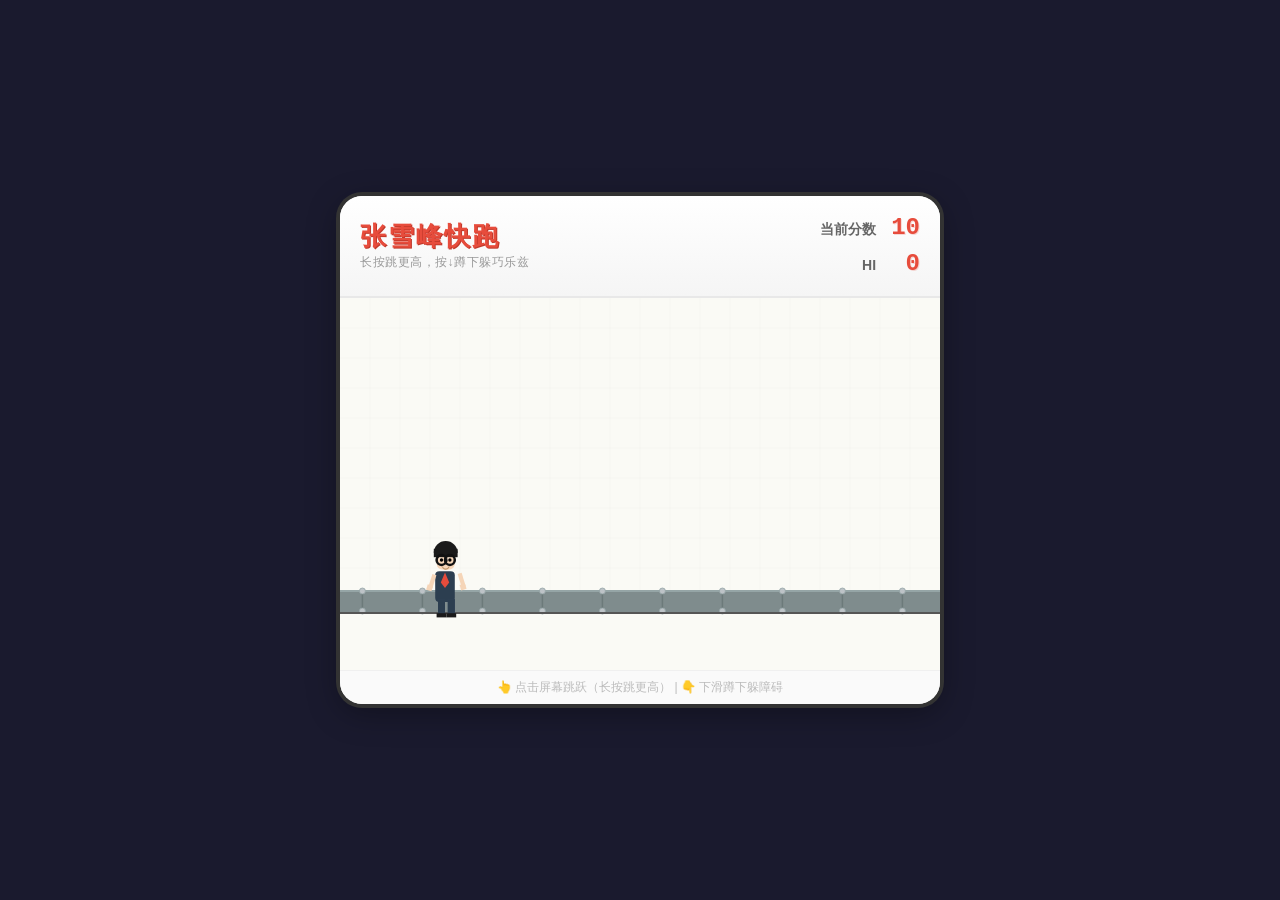
==== commit bb31d0c5: "⚡ 优化加载速度：音频延迟加载" ====
--- a/index.html
+++ b/index.html
@@ -46,22 +46,17 @@
         - assets/voice.mp3 → 台词音效「你跑不过我你信吗」
         - assets/death.mp3 → 死亡失败音效
     -->
-    <audio id="bgMusic" loop preload="auto">
+    <audio id="bgMusic" loop preload="none">
         <!-- 🎵 张雪峰鬼畜音频《念张师》- 已就位！ -->
         <source src="assets/bgm.m4a" type="audio/mp4">
-        <source src="assets/bgm.wav" type="audio/wav">
     </audio>
 
-    <audio id="voiceLine" preload="auto">
+    <audio id="voiceLine" preload="none">
         <source src="assets/voice.wav" type="audio/wav">
-        <!-- ★【替换为你的台词音效】assets/voice.mp3 -->
-        <source src="assets/voice.mp3" type="audio/mpeg">
     </audio>
 
-    <audio id="deathSound" preload="auto">
+    <audio id="deathSound" preload="none">
         <source src="assets/death.wav" type="audio/wav">
-        <!-- ★【替换为你的死亡音效】assets/death.mp3 -->
-        <source src="assets/death.mp3" type="audio/mpeg">
     </audio>
 
     <!-- ==================== 游戏核心脚本 ==================== -->
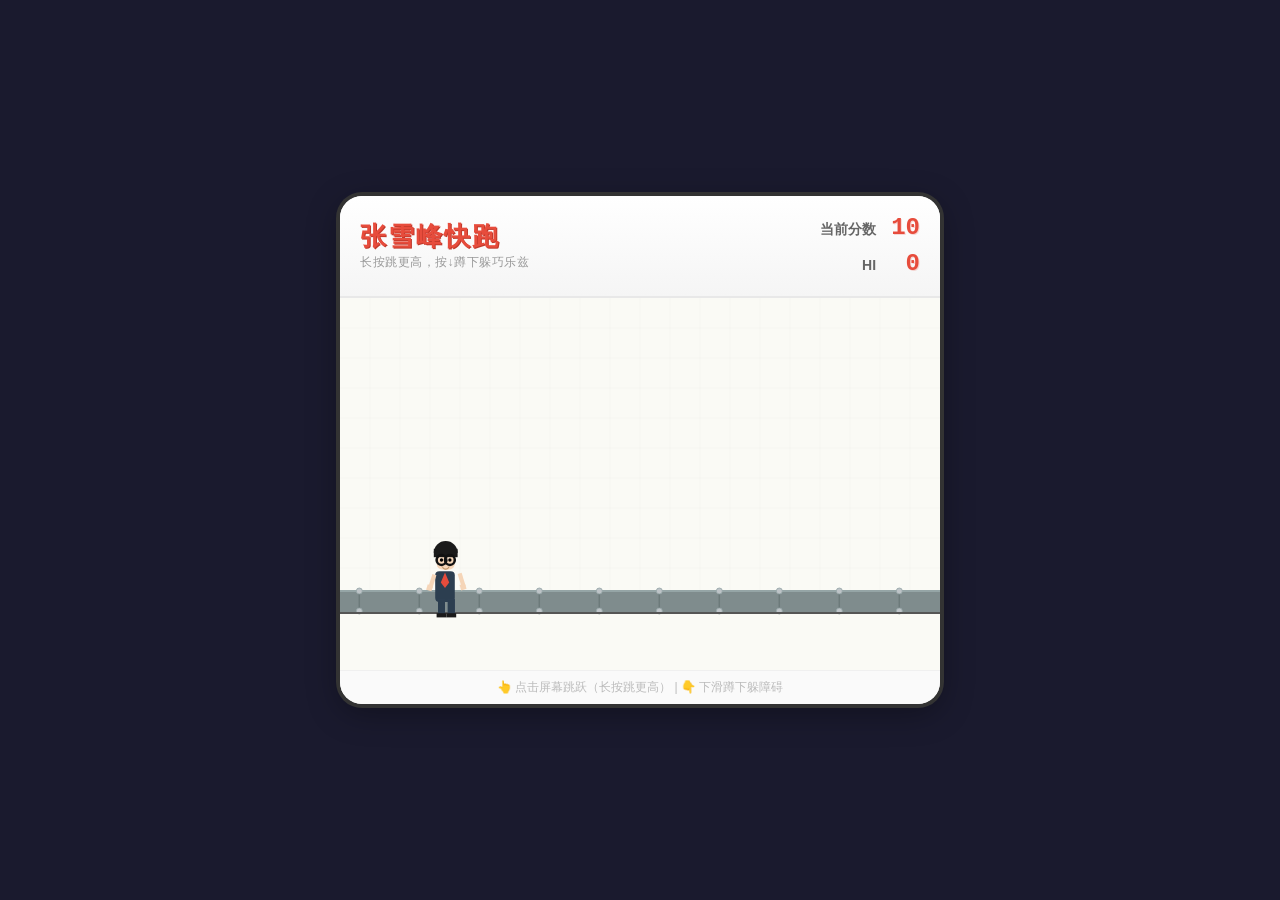
==== commit e8eb9817: "🔊 修复音效：preload=metadata 确保音频正常加载" ====
--- a/index.html
+++ b/index.html
@@ -46,16 +46,16 @@
         - assets/voice.mp3 → 台词音效「你跑不过我你信吗」
         - assets/death.mp3 → 死亡失败音效
     -->
-    <audio id="bgMusic" loop preload="none">
+    <audio id="bgMusic" loop preload="metadata">
         <!-- 🎵 张雪峰鬼畜音频《念张师》- 已就位！ -->
         <source src="assets/bgm.m4a" type="audio/mp4">
     </audio>
 
-    <audio id="voiceLine" preload="none">
+    <audio id="voiceLine" preload="metadata">
         <source src="assets/voice.wav" type="audio/wav">
     </audio>
 
-    <audio id="deathSound" preload="none">
+    <audio id="deathSound" preload="metadata">
         <source src="assets/death.wav" type="audio/wav">
     </audio>
 
